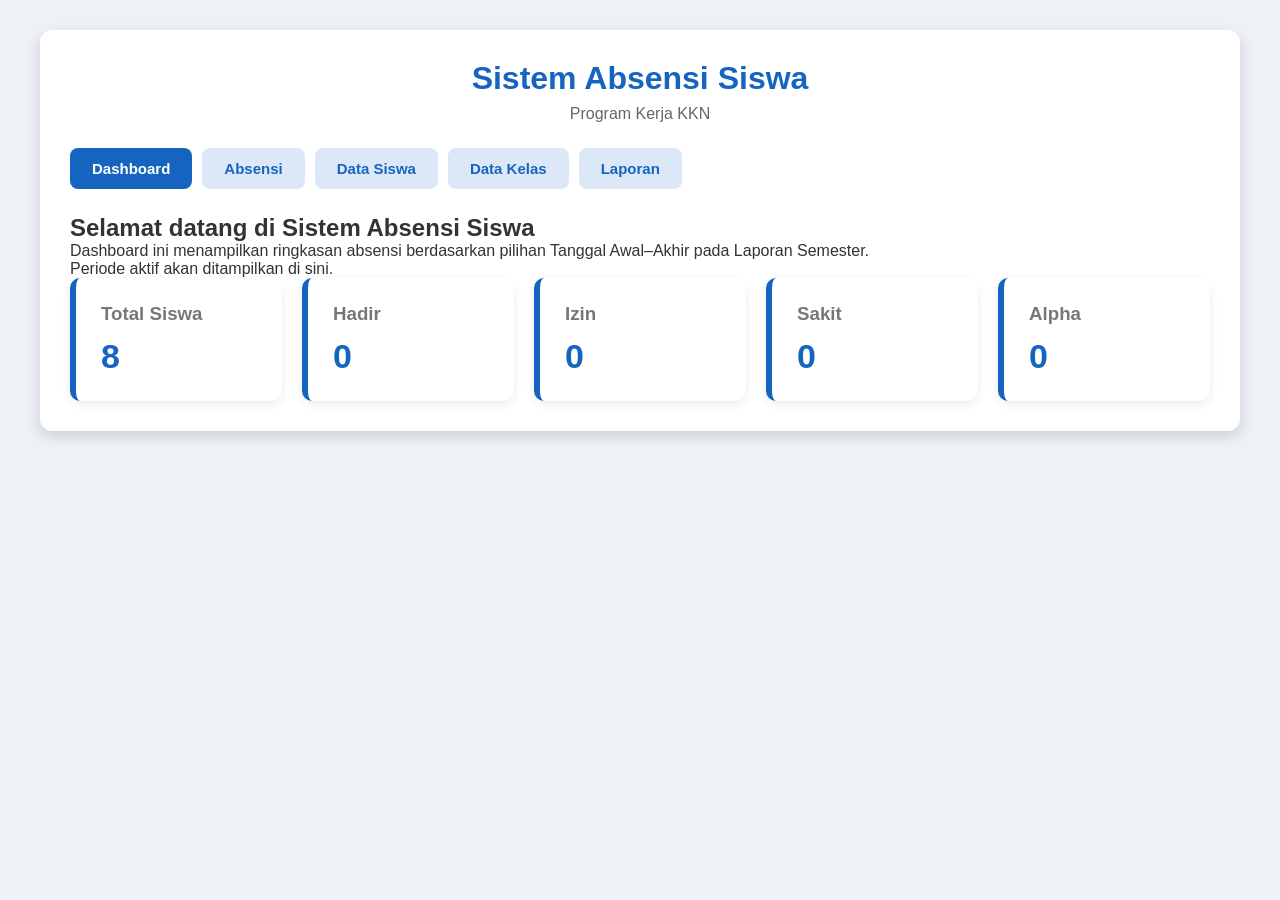
==== index.html @ f631ba0c "Update index.html Perubahan untuk Dashboard." ====
<!DOCTYPE html>
<html lang="id">
<head>
  <meta charset="UTF-8" />
  <meta name="viewport" content="width=device-width, initial-scale=1.0" />
  <title>Sistem Absensi Siswa</title>
  <link rel="stylesheet" href="style.css" />
</head>
<body>
  <div class="container">
    <header>
      <h1>Sistem Absensi Siswa</h1>
      <p>Program Kerja KKN</p>
    </header>

    <nav class="navbar">
      <button class="nav-btn active" data-page="dashboard">Dashboard</button>
      <button class="nav-btn" data-page="attendance">Absensi</button>
      <button class="nav-btn" data-page="students">Data Siswa</button>
      <button class="nav-btn" data-page="classes">Data Kelas</button>
      <button class="nav-btn" data-page="report">Laporan</button>
    </nav>

    <section id="dashboard" class="page">
  <div class="hero-box">
    <h2>Selamat datang di Sistem Absensi Siswa</h2>
    <p id="dashboardMessage">
      Dashboard ini menampilkan ringkasan absensi berdasarkan pilihan Tanggal Awal–Akhir pada Laporan Semester.
    </p>
    <p id="dashboardRangeInfo" class="dashboard-range">
      Periode aktif akan ditampilkan di sini.
    </p>
  </div>

  <div class="card-grid">
    <div class="card">
      <h3>Total Siswa</h3>
      <p id="totalStudents">0</p>
    </div>
    <div class="card">
      <h3>Hadir</h3>
      <p id="presentCount">0</p>
    </div>
    <div class="card">
      <h3>Izin</h3>
      <p id="izinCount">0</p>
    </div>
    <div class="card">
      <h3>Sakit</h3>
      <p id="sakitCount">0</p>
    </div>
    <div class="card">
      <h3>Alpha</h3>
      <p id="alphaCount">0</p>
    </div>
  </div>
</section>

    <section id="attendance" class="page" style="display:none;">
      <div class="info">
        <div class="info-item">
          <label for="tanggal">Tanggal</label>
          <input type="date" id="tanggal" />
        </div>

        <div class="info-item">
          <label for="kelas">Kelas</label>
          <select id="kelas"></select>
        </div>
      </div>

      <div class="table-section">
        <table>
          <thead>
            <tr>
              <th>No</th>
              <th>Nama Siswa</th>
              <th>Status Kehadiran</th>
            </tr>
          </thead>
          <tbody id="attendanceTable"></tbody>
        </table>
      </div>

      <div class="summary-box">
        <h2>Ringkasan Absensi</h2>
        <div class="summary-grid">
          <div class="summary-item">
            <span>Total Siswa</span>
            <strong id="sumTotal">0</strong>
          </div>
          <div class="summary-item">
            <span>Hadir</span>
            <strong id="sumPresent">0</strong>
          </div>
          <div class="summary-item">
            <span>Izin</span>
            <strong id="sumIzin">0</strong>
          </div>
          <div class="summary-item">
            <span>Sakit</span>
            <strong id="sumSakit">0</strong>
          </div>
          <div class="summary-item">
            <span>Alpha</span>
            <strong id="sumAlpha">0</strong>
          </div>
          <div class="summary-item warning">
            <span>Belum Dipilih</span>
            <strong id="sumEmpty">0</strong>
          </div>
        </div>
      </div>

      <div class="buttons">
        <button id="saveAttendanceBtn" disabled>Simpan Absensi</button>
        <button id="resetAttendanceBtn">Reset</button>
      </div>
    </section>

    <section id="students" class="page" style="display:none;">
      <div class="panel">
        <div class="panel-top">
          <div class="info-item">
            <label for="studentClassFilter">Filter Kelas</label>
            <select id="studentClassFilter"></select>
          </div>

          <div class="info-item">
            <label for="studentSearch">Cari Nama</label>
            <input type="text" id="studentSearch" placeholder="Ketik nama siswa..." />
          </div>
        </div>

        <div class="table-section">
          <table>
            <thead>
              <tr>
                <th>No</th>
                <th>Nama Siswa</th>
                <th>Kelas</th>
                <th>Aksi</th>
              </tr>
            </thead>
            <tbody id="studentTable"></tbody>
          </table>
        </div>

        <div class="form-box">
          <h2 id="studentFormTitle">Tambah Siswa</h2>
          <div class="form-grid">
            <div class="info-item">
              <label for="studentName">Nama Siswa</label>
              <input type="text" id="studentName" placeholder="Nama siswa" />
            </div>

            <div class="info-item">
              <label for="studentClass">Kelas</label>
              <select id="studentClass"></select>
            </div>
          </div>

          <div class="buttons">
            <button id="saveStudentBtn">Tambah Siswa</button>
            <button id="cancelEditBtn" class="secondary" style="display:none;">Batal</button>
          </div>
        </div>
      </div>
    </section>

    <section id="classes" class="page" style="display:none;">
      <div class="panel">
        <div class="table-section">
          <table>
            <thead>
              <tr>
                <th>No</th>
                <th>Nama Kelas</th>
                <th>Jumlah Siswa</th>
                <th>Aksi</th>
              </tr>
            </thead>
            <tbody id="classTable"></tbody>
          </table>
        </div>

        <div class="form-box">
          <h2 id="classFormTitle">Tambah Kelas</h2>
          <div class="form-grid">
            <div class="info-item">
              <label for="className">Nama Kelas</label>
              <input type="text" id="className" placeholder="Contoh: VII-C" />
            </div>
          </div>

          <div class="buttons">
            <button id="saveClassBtn">Tambah Kelas</button>
            <button id="cancelEditClassBtn" class="secondary" style="display:none;">Batal</button>
          </div>
        </div>
      </div>
    </section>

    <section id="report" class="page" style="display:none;">
      <div class="panel report-panel">
        <div class="report-header">
          <div>
            <h2>Laporan</h2>
            <p>Pilih mode harian, bulanan, atau semester.</p>
          </div>

          <div class="report-tabs">
            <button id="reportDailyTab" class="report-tab active" data-report-mode="daily">Harian</button>
            <button id="reportMonthlyTab" class="report-tab" data-report-mode="monthly">Bulanan</button>
            <button id="reportSemesterTab" class="report-tab" data-report-mode="semester">Semester</button>
          </div>
        </div>

        <section id="reportDailySection" class="report-section active">
          <div class="report-header-inner">
            <div>
              <h3>Laporan Harian</h3>
              <p id="reportDailyInfo">Pilih tanggal dan kelas untuk melihat rekap absensi.</p>
            </div>

            <div class="buttons report-buttons">
              <button id="reportDailyLoadBtn">Tampilkan</button>
              <button id="reportDailyPrintBtn" class="secondary">Cetak</button>
            </div>
          </div>

          <div class="info report-controls">
            <div class="info-item">
              <label for="reportDate">Tanggal</label>
              <input type="date" id="reportDate" />
            </div>

            <div class="info-item">
              <label for="reportClass">Kelas</label>
              <select id="reportClass"></select>
            </div>
          </div>

          <div class="summary-box">
            <h2>Ringkasan Laporan Harian</h2>
            <div class="summary-grid">
              <div class="summary-item">
                <span>Total Siswa</span>
                <strong id="reportTotal">0</strong>
              </div>
              <div class="summary-item">
                <span>Hadir</span>
                <strong id="reportPresent">0</strong>
              </div>
              <div class="summary-item">
                <span>Izin</span>
                <strong id="reportIzin">0</strong>
              </div>
              <div class="summary-item">
                <span>Sakit</span>
                <strong id="reportSakit">0</strong>
              </div>
              <div class="summary-item">
                <span>Alpha</span>
                <strong id="reportAlpha">0</strong>
              </div>
              <div class="summary-item warning">
                <span>Belum Diisi</span>
                <strong id="reportEmpty">0</strong>
              </div>
            </div>
          </div>

          <div class="table-section" style="margin-top:20px;">
            <table>
              <thead>
                <tr>
                  <th>No</th>
                  <th>Nama Siswa</th>
                  <th>Status</th>
                </tr>
              </thead>
              <tbody id="reportDailyTable"></tbody>
            </table>
          </div>
        </section>

        <section id="reportMonthlySection" class="report-section" style="display:none;">
          <div class="report-header-inner">
            <div>
              <h3>Laporan Bulanan</h3>
              <p id="reportMonthlyInfo">Pilih bulan dan kelas untuk melihat rekap per hari.</p>
            </div>

            <div class="buttons report-buttons">
              <button id="reportMonthlyLoadBtn">Tampilkan</button>
              <button id="reportMonthlyPrintBtn" class="secondary">Cetak</button>
            </div>
          </div>

          <div class="info report-controls">
            <div class="info-item">
              <label for="reportMonth">Bulan</label>
              <input type="month" id="reportMonth" />
            </div>

            <div class="info-item">
              <label for="reportClassMonthly">Kelas</label>
              <select id="reportClassMonthly"></select>
            </div>
          </div>

          <div class="summary-box">
            <h2>Ringkasan Laporan Bulanan</h2>
            <div class="summary-grid">
              <div class="summary-item">
                <span>Total Hari</span>
                <strong id="reportMonthDays">0</strong>
              </div>
              <div class="summary-item">
                <span>Hadir</span>
                <strong id="reportMonthPresent">0</strong>
              </div>
              <div class="summary-item">
                <span>Izin</span>
                <strong id="reportMonthIzin">0</strong>
              </div>
              <div class="summary-item">
                <span>Sakit</span>
                <strong id="reportMonthSakit">0</strong>
              </div>
              <div class="summary-item">
                <span>Alpha</span>
                <strong id="reportMonthAlpha">0</strong>
              </div>
              <div class="summary-item warning">
                <span>Belum Diisi</span>
                <strong id="reportMonthEmpty">0</strong>
              </div>
            </div>
          </div>

          <div class="table-section" style="margin-top:20px;">
            <table>
              <thead>
                <tr>
                  <th>Tanggal</th>
                  <th>Kelas</th>
                  <th>Hadir</th>
                  <th>Izin</th>
                  <th>Sakit</th>
                  <th>Alpha</th>
                  <th>Belum Diisi</th>
                </tr>
              </thead>
              <tbody id="reportMonthlyTable"></tbody>
            </table>
          </div>
        </section>

        <section id="reportSemesterSection" class="report-section" style="display:none;">
          <div class="report-header-inner">
            <div>
              <h3>Laporan Semester</h3>
              <p id="reportSemesterInfo">Pilih rentang tanggal dan kelas untuk melihat rekap per siswa.</p>
            </div>

            <div class="buttons report-buttons">
              <button id="reportSemesterLoadBtn">Tampilkan</button>
              <button id="reportSemesterPrintBtn" class="secondary">Cetak</button>
            </div>
          </div>

          <div class="info report-controls">
            <div class="info-item">
              <label for="reportSemesterStart">Tanggal Mulai</label>
              <input type="date" id="reportSemesterStart" />
            </div>

            <div class="info-item">
              <label for="reportSemesterEnd">Tanggal Akhir</label>
              <input type="date" id="reportSemesterEnd" />
            </div>

            <div class="info-item">
              <label for="reportSemesterClass">Kelas</label>
              <select id="reportSemesterClass"></select>
            </div>
          </div>

          <div class="summary-box">
            <h2>Ringkasan Laporan Semester</h2>
            <div class="summary-grid">
              <div class="summary-item">
                <span>Total Siswa</span>
                <strong id="reportSemesterStudents">0</strong>
              </div>
              <div class="summary-item">
                <span>Total Sesi</span>
                <strong id="reportSemesterSessions">0</strong>
              </div>
              <div class="summary-item">
                <span>Hadir</span>
                <strong id="reportSemesterPresent">0</strong>
              </div>
              <div class="summary-item">
                <span>Izin</span>
                <strong id="reportSemesterIzin">0</strong>
              </div>
              <div class="summary-item">
                <span>Sakit</span>
                <strong id="reportSemesterSakit">0</strong>
              </div>
              <div class="summary-item warning">
                <span>Alpha</span>
                <strong id="reportSemesterAlpha">0</strong>
              </div>
              <div class="summary-item">
                <span>Kehadiran</span>
                <strong id="reportSemesterRate">0%</strong>
              </div>
            </div>
          </div>

          <div class="table-section" style="margin-top:20px;">
            <table>
              <thead>
                <tr>
                  <th>No</th>
                  <th>Nama Siswa</th>
                  <th>Kelas</th>
                  <th>Hadir</th>
                  <th>Izin</th>
                  <th>Sakit</th>
                  <th>Alpha</th>
                  <th>% Kehadiran</th>
                </tr>
              </thead>
              <tbody id="reportSemesterTable"></tbody>
            </table>
          </div>
        </section>
      </div>
    </section>
  </div>

  <script src="js/storage.js"></script>
  <script src="js/class.js"></script>
  <script src="js/dashboard.js"></script>
  <script src="js/attendance.js"></script>
  <script src="js/student.js"></script>
  <script src="js/report.js"></script>
  <script src="js/app.js"></script>
</body>
</html>
---- style.css ----
*{
  margin:0;
  padding:0;
  box-sizing:border-box;
}

body{
  font-family:Arial, Helvetica, sans-serif;
  background:#eef2f7;
  color:#333;
  padding:30px;
}

.container{
  max-width:1200px;
  margin:auto;
  background:#fff;
  padding:30px;
  border-radius:12px;
  box-shadow:0 5px 15px rgba(0,0,0,.15);
}

header{
  text-align:center;
  margin-bottom:25px;
}

header h1{
  color:#1565c0;
  margin-bottom:8px;
}

header p{
  color:#666;
}

.navbar{
  display:flex;
  gap:10px;
  margin-bottom:25px;
  flex-wrap:wrap;
}

.nav-btn{
  border:none;
  cursor:pointer;
  background:#dce8f8;
  color:#1565c0;
  padding:12px 22px;
  border-radius:8px;
  font-weight:bold;
  transition:.25s;
}

.nav-btn:hover{
  background:#c9dcfb;
}

.nav-btn.active{
  background:#1565c0;
  color:white;
}

.nav-btn:disabled{
  opacity:.55;
  cursor:not-allowed;
}

.card-grid{
  display:grid;
  grid-template-columns:repeat(auto-fit,minmax(180px,1fr));
  gap:20px;
}

.card{
  background:white;
  border-left:6px solid #1565c0;
  border-radius:10px;
  padding:25px;
  box-shadow:0 3px 10px rgba(0,0,0,.08);
}

.card h3{
  color:#777;
  margin-bottom:12px;
}

.card p{
  color:#1565c0;
  font-size:34px;
  font-weight:bold;
}

.page{
  animation:fade .25s;
}

@keyframes fade{
  from{opacity:0;transform:translateY(8px);}
  to{opacity:1;transform:translateY(0);}
}

.info{
  display:flex;
  gap:20px;
  flex-wrap:wrap;
  margin-bottom:25px;
}

.info-item{
  flex:1;
  min-width:220px;
}

.info-item label{
  display:block;
  margin-bottom:8px;
  font-weight:bold;
}

.info-item input,
.info-item select{
  width:100%;
  padding:10px;
  border-radius:8px;
  border:1px solid #ccc;
}

.table-section{
  overflow-x:auto;
}

table{
  width:100%;
  border-collapse:collapse;
}

thead{
  background:#1565c0;
  color:white;
}

th, td{
  padding:12px;
  border:1px solid #ddd;
  text-align:center;
  vertical-align:middle;
}

tbody tr:nth-child(even){
  background:#f8f8f8;
}

tbody tr:hover{
  background:#eef6ff;
}

td select{
  width:100%;
  padding:8px;
  border-radius:6px;
  border:1px solid #ccc;
}

.summary-box{
  margin-top:25px;
  background:#f8fbff;
  border:1px solid #d9e7ff;
  border-radius:10px;
  padding:20px;
}

.summary-box h2{
  color:#1565c0;
  margin-bottom:18px;
}

.summary-grid{
  display:grid;
  grid-template-columns:repeat(auto-fit,minmax(180px,1fr));
  gap:15px;
}

.summary-item{
  background:white;
  border-radius:8px;
  padding:15px;
  text-align:center;
  box-shadow:0 2px 8px rgba(0,0,0,.05);
}

.summary-item span{
  display:block;
  color:#666;
  margin-bottom:8px;
}

.summary-item strong{
  font-size:28px;
  color:#1565c0;
}

.summary-item.warning{
  border:2px solid #ff9800;
}

.summary-item.warning strong{
  color:#ff9800;
}

.buttons{
  display:flex;
  justify-content:flex-end;
  gap:15px;
  margin-top:25px;
  flex-wrap:wrap;
}

button{
  border:none;
  border-radius:8px;
  cursor:pointer;
  padding:11px 24px;
  transition:.25s;
  font-size:15px;
}

button.secondary{
  background:#6c757d;
  color:white;
}

button.secondary:hover{
  background:#5a6268;
}

#saveAttendanceBtn,
#saveStudentBtn,
#saveClassBtn,
#reportDailyLoadBtn,
#reportMonthlyLoadBtn,
#reportSemesterLoadBtn{
  background:#1565c0;
  color:white;
}

#saveAttendanceBtn:hover,
#saveStudentBtn:hover,
#saveClassBtn:hover,
#reportDailyLoadBtn:hover,
#reportMonthlyLoadBtn:hover,
#reportSemesterLoadBtn:hover{
  background:#0d47a1;
}

button:disabled{
  background:#bdbdbd !important;
  cursor:not-allowed;
}

#resetAttendanceBtn{
  background:#d32f2f;
  color:white;
}

#resetAttendanceBtn:hover{
  background:#b71c1c;
}

.panel{
  background:#fff;
}

.panel-top{
  display:flex;
  gap:20px;
  flex-wrap:wrap;
  margin-bottom:20px;
}

.form-box{
  margin-top:25px;
  background:#f8fbff;
  border:1px solid #d9e7ff;
  border-radius:10px;
  padding:20px;
}

.form-box h2{
  color:#1565c0;
  margin-bottom:18px;
}

.form-grid{
  display:grid;
  grid-template-columns:repeat(auto-fit,minmax(220px,1fr));
  gap:20px;
}

.action-group{
  display:flex;
  gap:8px;
  justify-content:center;
  flex-wrap:wrap;
}

.action-group button{
  padding:8px 14px;
  font-size:14px;
}

.btn-edit{
  background:#ff9800;
  color:white;
}

.btn-delete{
  background:#d32f2f;
  color:white;
}

.btn-delete:hover{
  background:#b71c1c;
}

.btn-edit:hover{background:#ef8c00;}
.btn-delete:hover{background:#b71c1c;}

.empty-state{
  text-align:center;
  padding:20px;
  color:#777;
}

.report-panel .report-header{
  display:flex;
  justify-content:space-between;
  gap:20px;
  align-items:flex-start;
  flex-wrap:wrap;
  margin-bottom:18px;
}

.report-panel h2,
.report-panel h3{
  color:#1565c0;
  margin-bottom:6px;
}

.report-panel p{
  color:#666;
}

.report-tabs{
  display:flex;
  gap:10px;
  flex-wrap:wrap;
}

.report-tab{
  border:none;
  cursor:pointer;
  background:#dce8f8;
  color:#1565c0;
  padding:12px 18px;
  border-radius:8px;
  font-weight:bold;
  transition:.25s;
}

.report-tab:hover{
  background:#c9dcfb;
}

.report-tab.active{
  background:#1565c0;
  color:#fff;
}

.report-section{
  display:none;
}

.report-section.active{
  display:block;
}

.report-header-inner{
  display:flex;
  justify-content:space-between;
  gap:20px;
  align-items:flex-start;
  flex-wrap:wrap;
}

.report-controls{
  margin-top:20px;
}

.report-buttons{
  margin-top:0;
}

.report-status{
  display:inline-block;
  padding:6px 12px;
  border-radius:999px;
  font-size:13px;
  font-weight:bold;
}

.report-status.present{
  background:#e8f5e9;
  color:#2e7d32;
}

.report-status.izin{
  background:#fff8e1;
  color:#f9a825;
}

.report-status.sakit{
  background:#e3f2fd;
  color:#1565c0;
}

.report-status.alpha{
  background:#ffebee;
  color:#c62828;
}

.report-status.empty{
  background:#eceff1;
  color:#546e7a;
}

.report-note{
  margin-top:10px;
  padding:12px 14px;
  border-left:4px solid #1565c0;
  background:#f5f9ff;
  color:#345;
  border-radius:8px;
}

@media(max-width:768px){
  body{
    padding:15px;
  }

  .container{
    padding:20px;
  }

  .nav-btn{
    flex:1;
  }

  .buttons{
    justify-content:center;
  }

  button{
    width:100%;
  }

  .card p{
    font-size:28px;
  }

  .summary-item strong{
    font-size:24px;
  }
}
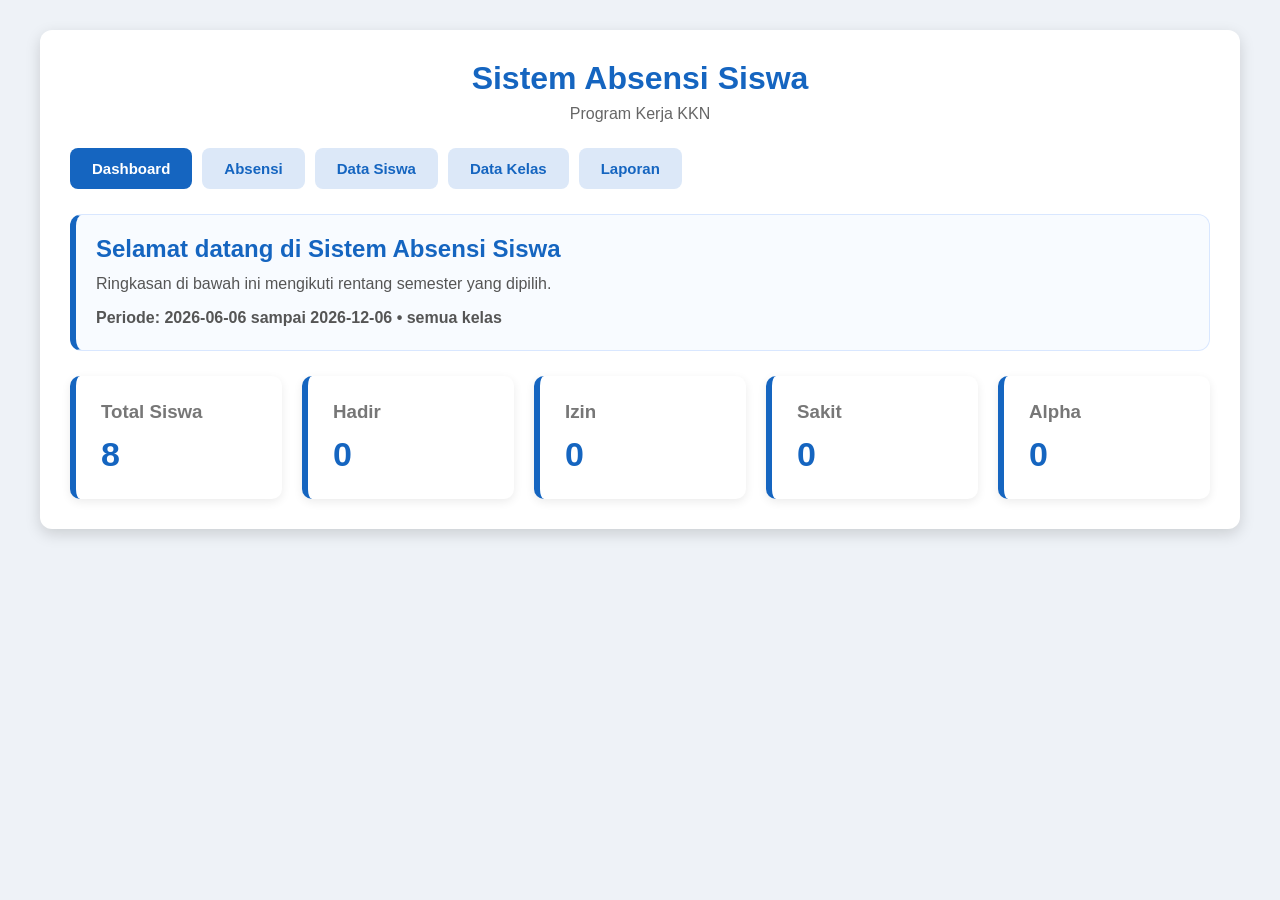
==== commit ece99ba4: "Add files via upload" ====
--- a/index.html
+++ b/index.html
@@ -452,4 +452,4 @@
   <script src="js/report.js"></script>
   <script src="js/app.js"></script>
 </body>
-</html>
+</html>
--- a/style.css
+++ b/style.css
@@ -471,4 +471,29 @@
   .summary-item strong{
     font-size:24px;
   }
+}
+
+.hero-box{
+  background:#f8fbff;
+  border:1px solid #d9e7ff;
+  border-left:6px solid #1565c0;
+  border-radius:12px;
+  padding:20px;
+  margin-bottom:25px;
+}
+
+.hero-box h2{
+  color:#1565c0;
+  margin-bottom:8px;
+}
+
+.hero-box p{
+  color:#555;
+  line-height:1.6;
+}
+
+.dashboard-range{
+  margin-top:8px;
+  font-weight:bold;
+  color:#2b4c7e;
 }
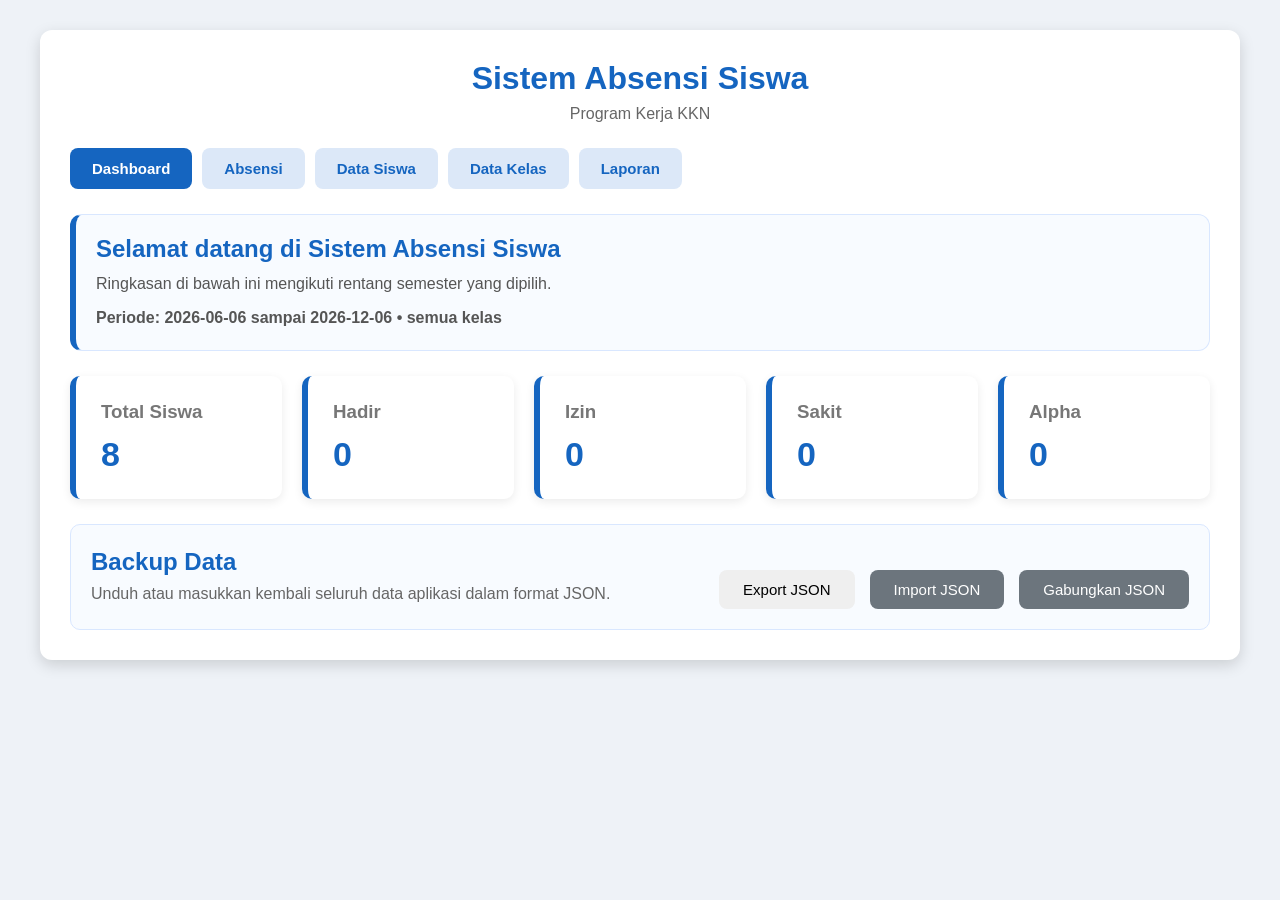
==== commit ee857793: "Add files via upload" ====
--- a/index.html
+++ b/index.html
@@ -52,6 +52,19 @@
     <div class="card">
       <h3>Alpha</h3>
       <p id="alphaCount">0</p>
+    </div>
+  </div>
+  <div class="backup-panel">
+    <div>
+      <h2>Backup Data</h2>
+      <p>Unduh atau masukkan kembali seluruh data aplikasi dalam format JSON.</p>
+    </div>
+  
+    <div class="buttons backup-buttons">
+      <button id="exportJsonBtn">Export JSON</button>
+      <button id="importJsonReplaceBtn" class="secondary">Import JSON</button>
+      <button id="importJsonMergeBtn" class="secondary">Gabungkan JSON</button>
+      <input type="file" id="importJsonInput" accept=".json,application/json" hidden>
     </div>
   </div>
 </section>
@@ -450,6 +463,7 @@
   <script src="js/attendance.js"></script>
   <script src="js/student.js"></script>
   <script src="js/report.js"></script>
+  <script src="js/backup.js"></script>
   <script src="js/app.js"></script>
 </body>
 </html>
--- a/style.css
+++ b/style.css
@@ -496,4 +496,27 @@
   margin-top:8px;
   font-weight:bold;
   color:#2b4c7e;
+}
+
+.backup-panel{
+  margin-top:25px;
+  background:#f8fbff;
+  border:1px solid #d9e7ff;
+  border-radius:10px;
+  padding:20px;
+  display:flex;
+  justify-content:space-between;
+  gap:20px;
+  align-items:center;
+  flex-wrap:wrap;
+}
+
+.backup-panel h2{
+  color:#1565c0;
+  margin-bottom:6px;
+}
+
+.backup-panel p{
+  color:#666;
+  line-height:1.5;
 }
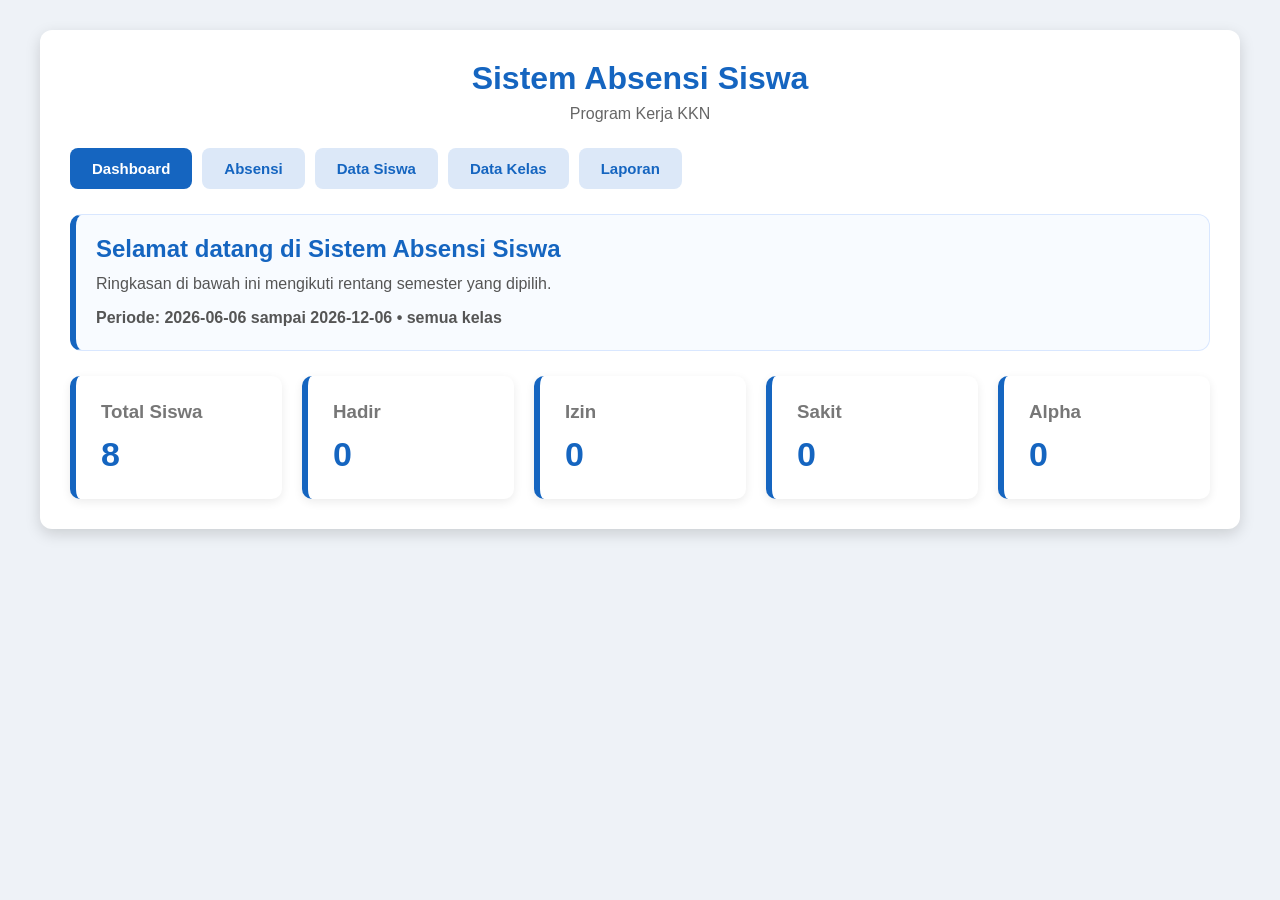
==== commit fea53e3e: "Add files via upload" ====
--- a/index.html
+++ b/index.html
@@ -54,19 +54,6 @@
       <p id="alphaCount">0</p>
     </div>
   </div>
-  <div class="backup-panel">
-    <div>
-      <h2>Backup Data</h2>
-      <p>Unduh atau masukkan kembali seluruh data aplikasi dalam format JSON.</p>
-    </div>
-  
-    <div class="buttons backup-buttons">
-      <button id="exportJsonBtn">Export JSON</button>
-      <button id="importJsonReplaceBtn" class="secondary">Import JSON</button>
-      <button id="importJsonMergeBtn" class="secondary">Gabungkan JSON</button>
-      <input type="file" id="importJsonInput" accept=".json,application/json" hidden>
-    </div>
-  </div>
 </section>
 
     <section id="attendance" class="page" style="display:none;">
@@ -138,7 +125,7 @@
             <label for="studentClassFilter">Filter Kelas</label>
             <select id="studentClassFilter"></select>
           </div>
-
+          
           <div class="info-item">
             <label for="studentSearch">Cari Nama</label>
             <input type="text" id="studentSearch" placeholder="Ketik nama siswa..." />
@@ -174,6 +161,7 @@
           </div>
 
           <div class="buttons">
+            <button id="syncStudentsBtn" class="secondary">Sinkron Siswa</button>
             <button id="saveStudentBtn">Tambah Siswa</button>
             <button id="cancelEditBtn" class="secondary" style="display:none;">Batal</button>
           </div>
@@ -205,8 +193,9 @@
               <input type="text" id="className" placeholder="Contoh: VII-C" />
             </div>
           </div>
-
+                    
           <div class="buttons">
+            <button id="syncClassesBtn" class="secondary">Sinkron Kelas</button>
             <button id="saveClassBtn">Tambah Kelas</button>
             <button id="cancelEditClassBtn" class="secondary" style="display:none;">Batal</button>
           </div>
@@ -223,6 +212,7 @@
           </div>
 
           <div class="report-tabs">
+            <button id="syncAttendanceBtn" class="secondary">Sinkron Absensi</button>
             <button id="reportDailyTab" class="report-tab active" data-report-mode="daily">Harian</button>
             <button id="reportMonthlyTab" class="report-tab" data-report-mode="monthly">Bulanan</button>
             <button id="reportSemesterTab" class="report-tab" data-report-mode="semester">Semester</button>
@@ -463,7 +453,7 @@
   <script src="js/attendance.js"></script>
   <script src="js/student.js"></script>
   <script src="js/report.js"></script>
-  <script src="js/backup.js"></script>
+  <script src="js/sync.js"></script>
   <script src="js/app.js"></script>
 </body>
 </html>
--- a/style.css
+++ b/style.css
@@ -496,27 +496,4 @@
   margin-top:8px;
   font-weight:bold;
   color:#2b4c7e;
-}
-
-.backup-panel{
-  margin-top:25px;
-  background:#f8fbff;
-  border:1px solid #d9e7ff;
-  border-radius:10px;
-  padding:20px;
-  display:flex;
-  justify-content:space-between;
-  gap:20px;
-  align-items:center;
-  flex-wrap:wrap;
-}
-
-.backup-panel h2{
-  color:#1565c0;
-  margin-bottom:6px;
-}
-
-.backup-panel p{
-  color:#666;
-  line-height:1.5;
 }
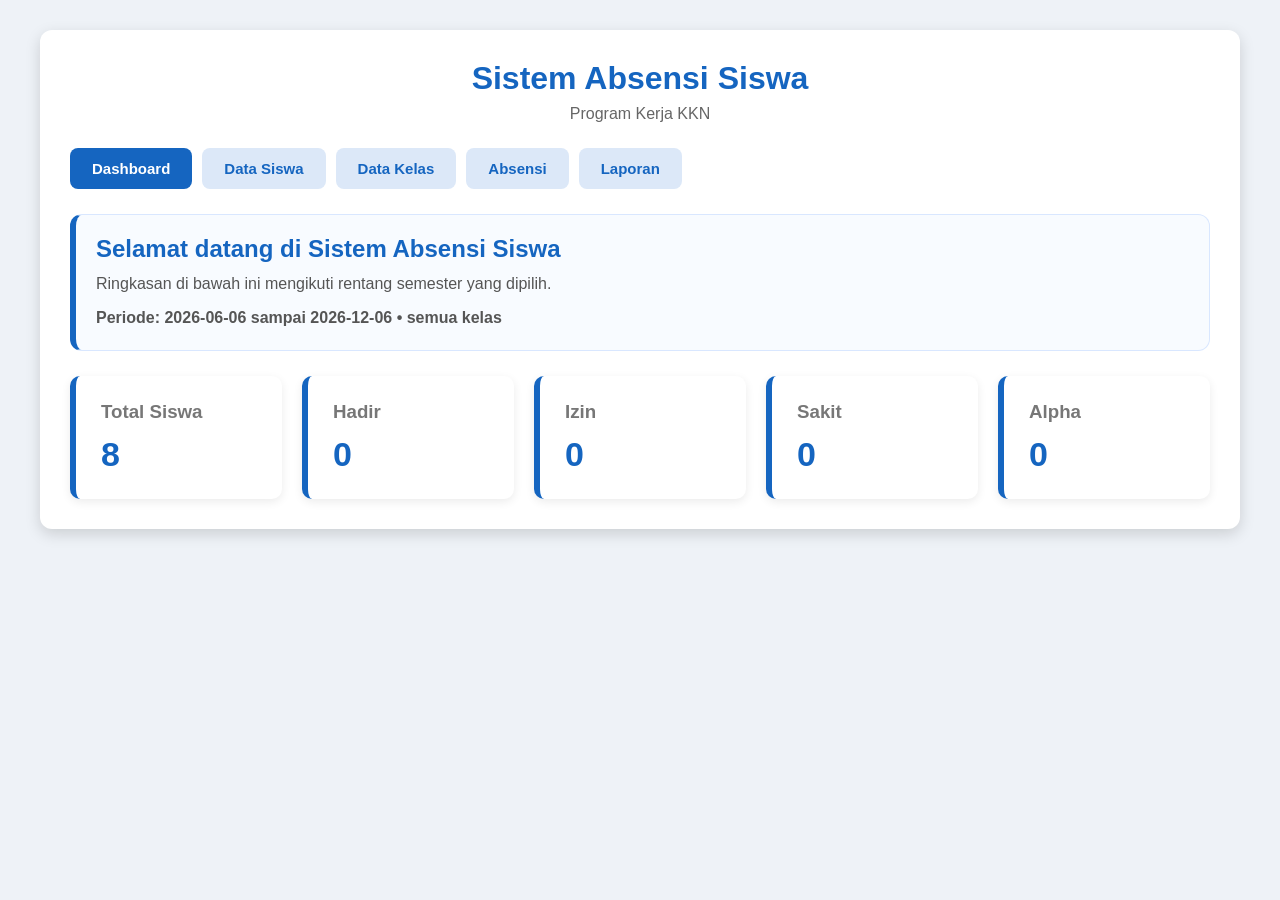
==== commit 139b362e: "Add files via upload" ====
--- a/index.html
+++ b/index.html
@@ -15,9 +15,9 @@
 
     <nav class="navbar">
       <button class="nav-btn active" data-page="dashboard">Dashboard</button>
-      <button class="nav-btn" data-page="attendance">Absensi</button>
       <button class="nav-btn" data-page="students">Data Siswa</button>
       <button class="nav-btn" data-page="classes">Data Kelas</button>
+      <button class="nav-btn" data-page="attendance">Absensi</button>
       <button class="nav-btn" data-page="report">Laporan</button>
     </nav>
 
@@ -56,68 +56,6 @@
   </div>
 </section>
 
-    <section id="attendance" class="page" style="display:none;">
-      <div class="info">
-        <div class="info-item">
-          <label for="tanggal">Tanggal</label>
-          <input type="date" id="tanggal" />
-        </div>
-
-        <div class="info-item">
-          <label for="kelas">Kelas</label>
-          <select id="kelas"></select>
-        </div>
-      </div>
-
-      <div class="table-section">
-        <table>
-          <thead>
-            <tr>
-              <th>No</th>
-              <th>Nama Siswa</th>
-              <th>Status Kehadiran</th>
-            </tr>
-          </thead>
-          <tbody id="attendanceTable"></tbody>
-        </table>
-      </div>
-
-      <div class="summary-box">
-        <h2>Ringkasan Absensi</h2>
-        <div class="summary-grid">
-          <div class="summary-item">
-            <span>Total Siswa</span>
-            <strong id="sumTotal">0</strong>
-          </div>
-          <div class="summary-item">
-            <span>Hadir</span>
-            <strong id="sumPresent">0</strong>
-          </div>
-          <div class="summary-item">
-            <span>Izin</span>
-            <strong id="sumIzin">0</strong>
-          </div>
-          <div class="summary-item">
-            <span>Sakit</span>
-            <strong id="sumSakit">0</strong>
-          </div>
-          <div class="summary-item">
-            <span>Alpha</span>
-            <strong id="sumAlpha">0</strong>
-          </div>
-          <div class="summary-item warning">
-            <span>Belum Dipilih</span>
-            <strong id="sumEmpty">0</strong>
-          </div>
-        </div>
-      </div>
-
-      <div class="buttons">
-        <button id="saveAttendanceBtn" disabled>Simpan Absensi</button>
-        <button id="resetAttendanceBtn">Reset</button>
-      </div>
-    </section>
-
     <section id="students" class="page" style="display:none;">
       <div class="panel">
         <div class="panel-top">
@@ -200,6 +138,68 @@
             <button id="cancelEditClassBtn" class="secondary" style="display:none;">Batal</button>
           </div>
         </div>
+      </div>
+    </section>
+
+    <section id="attendance" class="page" style="display:none;">
+      <div class="info">
+        <div class="info-item">
+          <label for="tanggal">Tanggal</label>
+          <input type="date" id="tanggal" />
+        </div>
+
+        <div class="info-item">
+          <label for="kelas">Kelas</label>
+          <select id="kelas"></select>
+        </div>
+      </div>
+
+      <div class="table-section">
+        <table>
+          <thead>
+            <tr>
+              <th>No</th>
+              <th>Nama Siswa</th>
+              <th>Status Kehadiran</th>
+            </tr>
+          </thead>
+          <tbody id="attendanceTable"></tbody>
+        </table>
+      </div>
+
+      <div class="summary-box">
+        <h2>Ringkasan Absensi</h2>
+        <div class="summary-grid">
+          <div class="summary-item">
+            <span>Total Siswa</span>
+            <strong id="sumTotal">0</strong>
+          </div>
+          <div class="summary-item">
+            <span>Hadir</span>
+            <strong id="sumPresent">0</strong>
+          </div>
+          <div class="summary-item">
+            <span>Izin</span>
+            <strong id="sumIzin">0</strong>
+          </div>
+          <div class="summary-item">
+            <span>Sakit</span>
+            <strong id="sumSakit">0</strong>
+          </div>
+          <div class="summary-item">
+            <span>Alpha</span>
+            <strong id="sumAlpha">0</strong>
+          </div>
+          <div class="summary-item warning">
+            <span>Belum Dipilih</span>
+            <strong id="sumEmpty">0</strong>
+          </div>
+        </div>
+      </div>
+
+      <div class="buttons">
+        <button id="saveAttendanceBtn" disabled>Simpan Absensi</button>
+        <button id="resetAttendanceBtn">Reset</button>
       </div>
     </section>
 
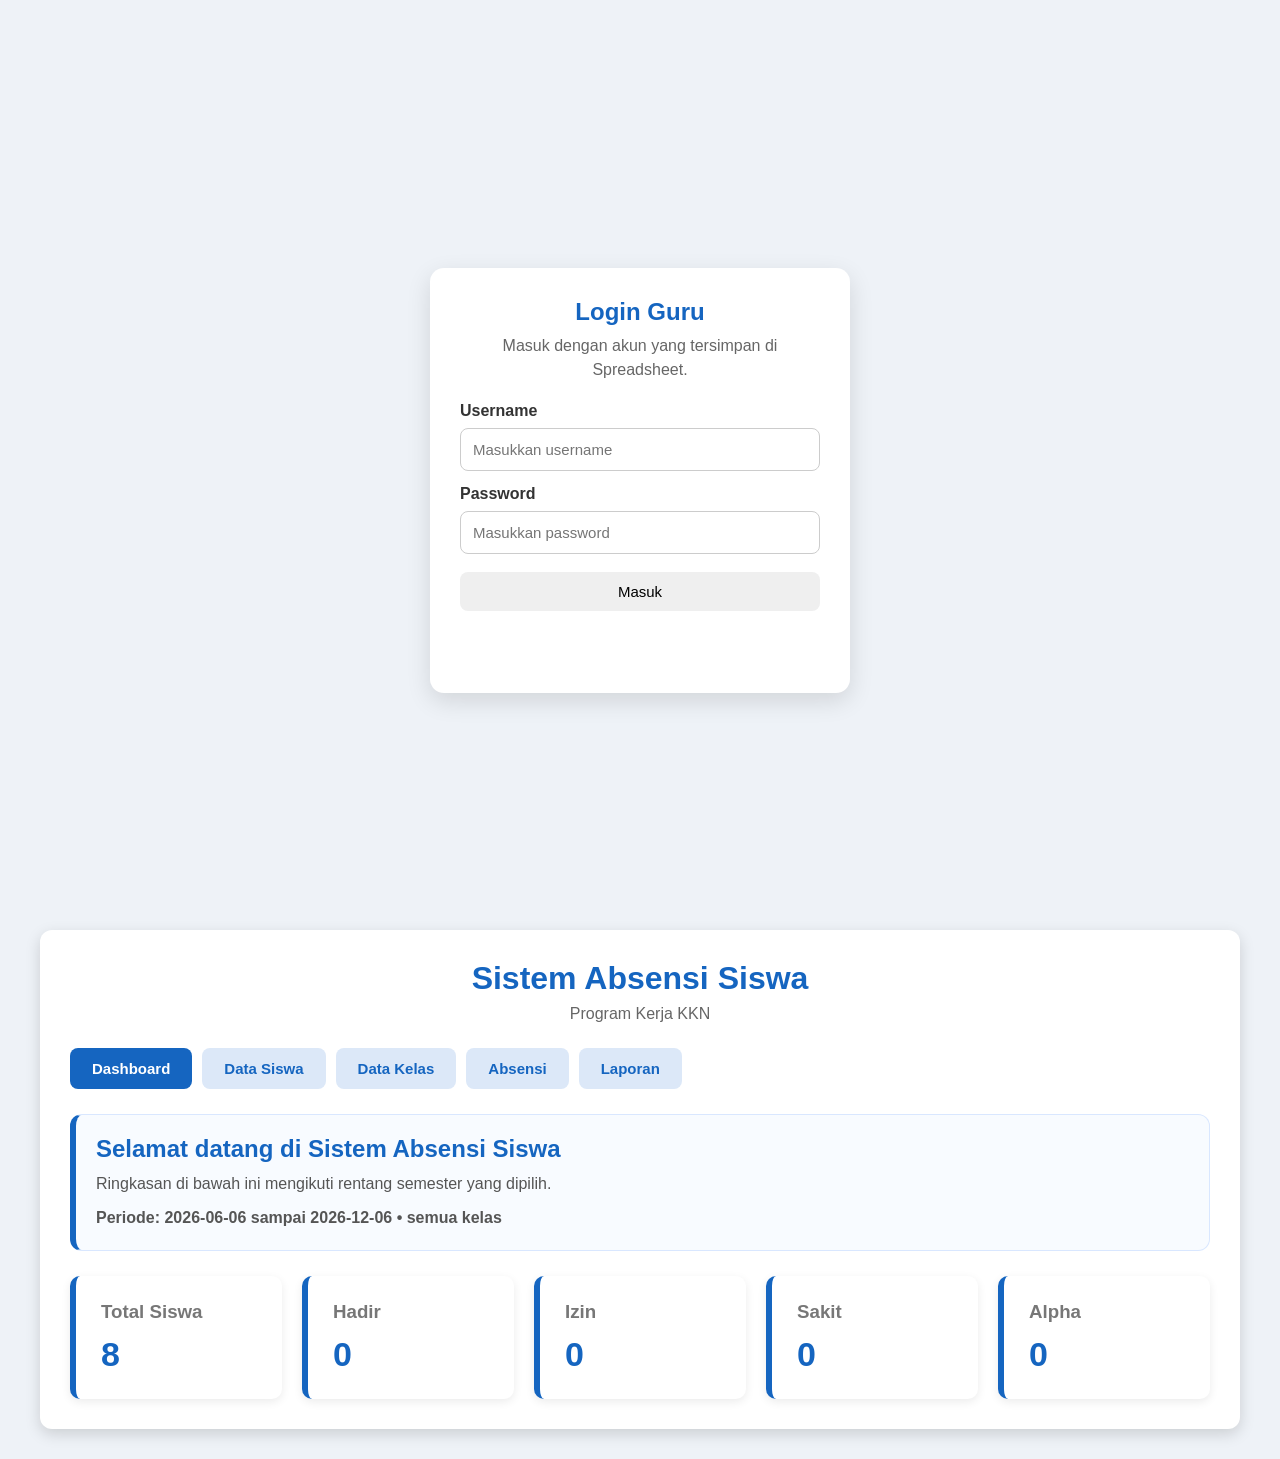
==== commit cb44838d: "Add files via upload" ====
--- a/index.html
+++ b/index.html
@@ -7,6 +7,25 @@
   <link rel="stylesheet" href="style.css" />
 </head>
 <body>
+
+  <section id="loginPage" class="login-page">
+    <form id="loginForm" class="login-card" method="POST">
+      <h1>Login Guru</h1>
+      <p>Masuk dengan akun yang tersimpan di Spreadsheet.</p>
+
+      <input type="hidden" name="action" value="login">
+
+      <label for="loginUsername">Username</label>
+      <input type="text" id="loginUsername" name="username" placeholder="Masukkan username" required>
+
+      <label for="loginPassword">Password</label>
+      <input type="password" id="loginPassword" name="password" placeholder="Masukkan password" required>
+
+      <button type="submit" id="loginBtn">Masuk</button>
+      <p id="loginError" class="login-error"></p>
+    </form>
+  </section>
+
   <div class="container">
     <header>
       <h1>Sistem Absensi Siswa</h1>
@@ -453,7 +472,9 @@
   <script src="js/attendance.js"></script>
   <script src="js/student.js"></script>
   <script src="js/report.js"></script>
+  <script src="js/backup.js"></script>
   <script src="js/sync.js"></script>
+  <script src="js/auth.js"></script>
   <script src="js/app.js"></script>
 </body>
 </html>
--- a/style.css
+++ b/style.css
@@ -496,4 +496,68 @@
   margin-top:8px;
   font-weight:bold;
   color:#2b4c7e;
+}
+
+.login-page{
+  min-height:100vh;
+  display:flex;
+  align-items:center;
+  justify-content:center;
+  background:#eef2f7;
+  padding:20px;
+}
+
+.login-card{
+  width:100%;
+  max-width:420px;
+  background:#fff;
+  border-radius:14px;
+  box-shadow:0 8px 24px rgba(0,0,0,.12);
+  padding:30px;
+}
+
+.login-card h1{
+  color:#1565c0;
+  margin-bottom:8px;
+  text-align:center;
+}
+
+.login-card p{
+  color:#666;
+  text-align:center;
+  margin-bottom:20px;
+  line-height:1.5;
+}
+
+.login-card label{
+  display:block;
+  margin:14px 0 8px;
+  font-weight:bold;
+}
+
+.login-card input{
+  width:100%;
+  padding:12px;
+  border:1px solid #ccc;
+  border-radius:8px;
+  font-size:15px;
+}
+
+.login-card button{
+  width:100%;
+  margin-top:18px;
+}
+
+.login-error{
+  margin-top:12px;
+  color:#d32f2f;
+  text-align:center;
+  min-height:20px;
+}
+
+.header-row{
+  display:flex;
+  justify-content:space-between;
+  align-items:center;
+  gap:16px;
 }
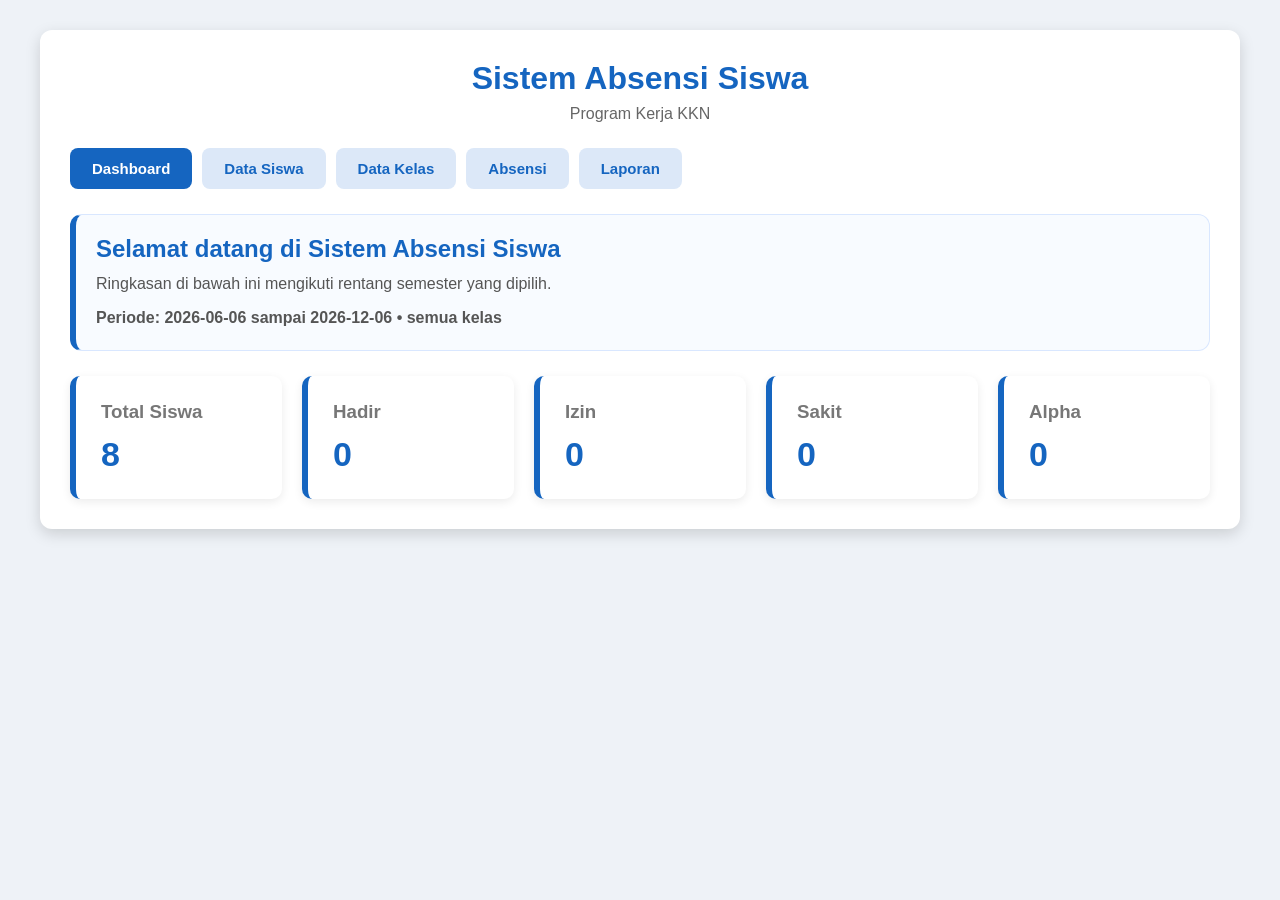
==== commit 5cd79ea7: "Add files via upload" ====
--- a/index.html
+++ b/index.html
@@ -7,25 +7,6 @@
   <link rel="stylesheet" href="style.css" />
 </head>
 <body>
-
-  <section id="loginPage" class="login-page">
-    <form id="loginForm" class="login-card" method="POST">
-      <h1>Login Guru</h1>
-      <p>Masuk dengan akun yang tersimpan di Spreadsheet.</p>
-
-      <input type="hidden" name="action" value="login">
-
-      <label for="loginUsername">Username</label>
-      <input type="text" id="loginUsername" name="username" placeholder="Masukkan username" required>
-
-      <label for="loginPassword">Password</label>
-      <input type="password" id="loginPassword" name="password" placeholder="Masukkan password" required>
-
-      <button type="submit" id="loginBtn">Masuk</button>
-      <p id="loginError" class="login-error"></p>
-    </form>
-  </section>
-
   <div class="container">
     <header>
       <h1>Sistem Absensi Siswa</h1>
@@ -472,9 +453,7 @@
   <script src="js/attendance.js"></script>
   <script src="js/student.js"></script>
   <script src="js/report.js"></script>
-  <script src="js/backup.js"></script>
   <script src="js/sync.js"></script>
-  <script src="js/auth.js"></script>
   <script src="js/app.js"></script>
 </body>
 </html>
--- a/style.css
+++ b/style.css
@@ -496,68 +496,4 @@
   margin-top:8px;
   font-weight:bold;
   color:#2b4c7e;
-}
-
-.login-page{
-  min-height:100vh;
-  display:flex;
-  align-items:center;
-  justify-content:center;
-  background:#eef2f7;
-  padding:20px;
-}
-
-.login-card{
-  width:100%;
-  max-width:420px;
-  background:#fff;
-  border-radius:14px;
-  box-shadow:0 8px 24px rgba(0,0,0,.12);
-  padding:30px;
-}
-
-.login-card h1{
-  color:#1565c0;
-  margin-bottom:8px;
-  text-align:center;
-}
-
-.login-card p{
-  color:#666;
-  text-align:center;
-  margin-bottom:20px;
-  line-height:1.5;
-}
-
-.login-card label{
-  display:block;
-  margin:14px 0 8px;
-  font-weight:bold;
-}
-
-.login-card input{
-  width:100%;
-  padding:12px;
-  border:1px solid #ccc;
-  border-radius:8px;
-  font-size:15px;
-}
-
-.login-card button{
-  width:100%;
-  margin-top:18px;
-}
-
-.login-error{
-  margin-top:12px;
-  color:#d32f2f;
-  text-align:center;
-  min-height:20px;
-}
-
-.header-row{
-  display:flex;
-  justify-content:space-between;
-  align-items:center;
-  gap:16px;
 }
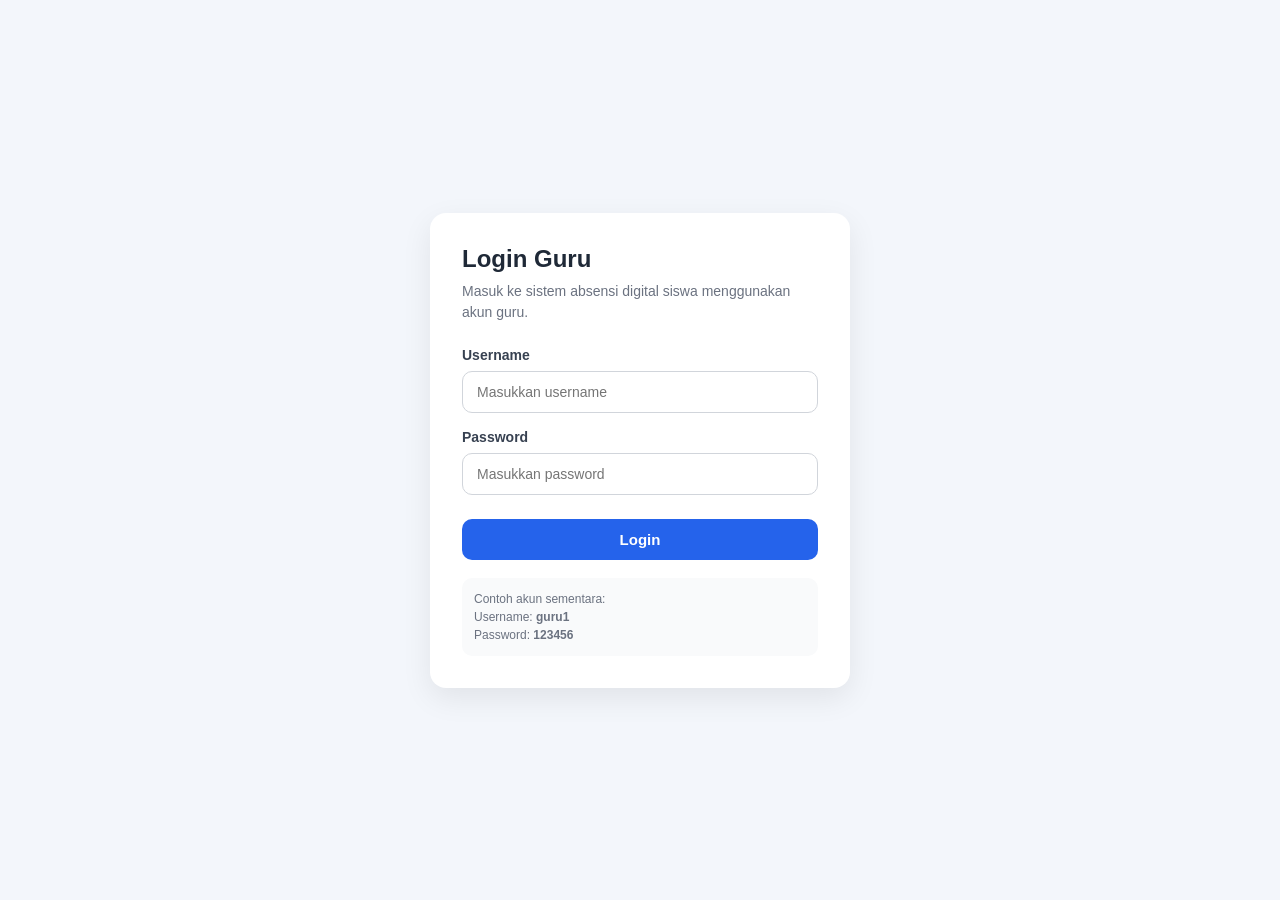
==== commit 0ea4d319: "Add files via upload" ====
--- a/index.html
+++ b/index.html
@@ -3,457 +3,141 @@
 <head>
   <meta charset="UTF-8" />
   <meta name="viewport" content="width=device-width, initial-scale=1.0" />
-  <title>Sistem Absensi Siswa</title>
-  <link rel="stylesheet" href="style.css" />
+  <title>Login Guru | Sistem Absensi Digital Siswa</title>
+  <style>
+    * {
+      box-sizing: border-box;
+      margin: 0;
+      padding: 0;
+      font-family: Arial, sans-serif;
+    }
+
+    body {
+      min-height: 100vh;
+      display: flex;
+      align-items: center;
+      justify-content: center;
+      background: #f3f6fb;
+      padding: 20px;
+    }
+
+    .login-container {
+      width: 100%;
+      max-width: 420px;
+      background: #ffffff;
+      border-radius: 16px;
+      box-shadow: 0 10px 30px rgba(0, 0, 0, 0.08);
+      padding: 32px;
+    }
+
+    .login-container h1 {
+      font-size: 24px;
+      margin-bottom: 8px;
+      color: #1f2937;
+    }
+
+    .login-container p {
+      font-size: 14px;
+      color: #6b7280;
+      margin-bottom: 24px;
+      line-height: 1.5;
+    }
+
+    .form-group {
+      margin-bottom: 16px;
+    }
+
+    label {
+      display: block;
+      margin-bottom: 8px;
+      font-size: 14px;
+      color: #374151;
+      font-weight: 600;
+    }
+
+    input {
+      width: 100%;
+      padding: 12px 14px;
+      border: 1px solid #d1d5db;
+      border-radius: 10px;
+      font-size: 14px;
+      outline: none;
+    }
+
+    input:focus {
+      border-color: #2563eb;
+      box-shadow: 0 0 0 3px rgba(37, 99, 235, 0.12);
+    }
+
+    .btn-login {
+      width: 100%;
+      padding: 12px;
+      background: #2563eb;
+      color: white;
+      border: none;
+      border-radius: 10px;
+      font-size: 15px;
+      font-weight: 700;
+      cursor: pointer;
+      margin-top: 8px;
+    }
+
+    .btn-login:hover {
+      background: #1d4ed8;
+    }
+
+    .message {
+      margin-top: 16px;
+      font-size: 14px;
+      text-align: center;
+    }
+
+    .message.error {
+      color: #dc2626;
+    }
+
+    .message.success {
+      color: #16a34a;
+    }
+
+    .note {
+      margin-top: 18px;
+      font-size: 12px;
+      color: #6b7280;
+      line-height: 1.5;
+      background: #f9fafb;
+      padding: 12px;
+      border-radius: 10px;
+    }
+  </style>
 </head>
 <body>
-  <div class="container">
-    <header>
-      <h1>Sistem Absensi Siswa</h1>
-      <p>Program Kerja KKN</p>
-    </header>
+  <div class="login-container">
+    <h1>Login Guru</h1>
+    <p>Masuk ke sistem absensi digital siswa menggunakan akun guru.</p>
 
-    <nav class="navbar">
-      <button class="nav-btn active" data-page="dashboard">Dashboard</button>
-      <button class="nav-btn" data-page="students">Data Siswa</button>
-      <button class="nav-btn" data-page="classes">Data Kelas</button>
-      <button class="nav-btn" data-page="attendance">Absensi</button>
-      <button class="nav-btn" data-page="report">Laporan</button>
-    </nav>
+    <form id="loginForm">
+      <div class="form-group">
+        <label for="username">Username</label>
+        <input type="text" id="username" name="username" placeholder="Masukkan username" required />
+      </div>
 
-    <section id="dashboard" class="page">
-  <div class="hero-box">
-    <h2>Selamat datang di Sistem Absensi Siswa</h2>
-    <p id="dashboardMessage">
-      Dashboard ini menampilkan ringkasan absensi berdasarkan pilihan Tanggal Awal–Akhir pada Laporan Semester.
-    </p>
-    <p id="dashboardRangeInfo" class="dashboard-range">
-      Periode aktif akan ditampilkan di sini.
-    </p>
+      <div class="form-group">
+        <label for="password">Password</label>
+        <input type="password" id="password" name="password" placeholder="Masukkan password" required />
+      </div>
+
+      <button type="submit" class="btn-login">Login</button>
+      <div id="message" class="message"></div>
+    </form>
+
+    <div class="note">
+      Contoh akun sementara:<br />
+      Username: <strong>guru1</strong><br />
+      Password: <strong>123456</strong>
+    </div>
   </div>
 
-  <div class="card-grid">
-    <div class="card">
-      <h3>Total Siswa</h3>
-      <p id="totalStudents">0</p>
-    </div>
-    <div class="card">
-      <h3>Hadir</h3>
-      <p id="presentCount">0</p>
-    </div>
-    <div class="card">
-      <h3>Izin</h3>
-      <p id="izinCount">0</p>
-    </div>
-    <div class="card">
-      <h3>Sakit</h3>
-      <p id="sakitCount">0</p>
-    </div>
-    <div class="card">
-      <h3>Alpha</h3>
-      <p id="alphaCount">0</p>
-    </div>
-  </div>
-</section>
-
-    <section id="students" class="page" style="display:none;">
-      <div class="panel">
-        <div class="panel-top">
-          <div class="info-item">
-            <label for="studentClassFilter">Filter Kelas</label>
-            <select id="studentClassFilter"></select>
-          </div>
-          
-          <div class="info-item">
-            <label for="studentSearch">Cari Nama</label>
-            <input type="text" id="studentSearch" placeholder="Ketik nama siswa..." />
-          </div>
-        </div>
-
-        <div class="table-section">
-          <table>
-            <thead>
-              <tr>
-                <th>No</th>
-                <th>Nama Siswa</th>
-                <th>Kelas</th>
-                <th>Aksi</th>
-              </tr>
-            </thead>
-            <tbody id="studentTable"></tbody>
-          </table>
-        </div>
-
-        <div class="form-box">
-          <h2 id="studentFormTitle">Tambah Siswa</h2>
-          <div class="form-grid">
-            <div class="info-item">
-              <label for="studentName">Nama Siswa</label>
-              <input type="text" id="studentName" placeholder="Nama siswa" />
-            </div>
-
-            <div class="info-item">
-              <label for="studentClass">Kelas</label>
-              <select id="studentClass"></select>
-            </div>
-          </div>
-
-          <div class="buttons">
-            <button id="syncStudentsBtn" class="secondary">Sinkron Siswa</button>
-            <button id="saveStudentBtn">Tambah Siswa</button>
-            <button id="cancelEditBtn" class="secondary" style="display:none;">Batal</button>
-          </div>
-        </div>
-      </div>
-    </section>
-
-    <section id="classes" class="page" style="display:none;">
-      <div class="panel">
-        <div class="table-section">
-          <table>
-            <thead>
-              <tr>
-                <th>No</th>
-                <th>Nama Kelas</th>
-                <th>Jumlah Siswa</th>
-                <th>Aksi</th>
-              </tr>
-            </thead>
-            <tbody id="classTable"></tbody>
-          </table>
-        </div>
-
-        <div class="form-box">
-          <h2 id="classFormTitle">Tambah Kelas</h2>
-          <div class="form-grid">
-            <div class="info-item">
-              <label for="className">Nama Kelas</label>
-              <input type="text" id="className" placeholder="Contoh: VII-C" />
-            </div>
-          </div>
-                    
-          <div class="buttons">
-            <button id="syncClassesBtn" class="secondary">Sinkron Kelas</button>
-            <button id="saveClassBtn">Tambah Kelas</button>
-            <button id="cancelEditClassBtn" class="secondary" style="display:none;">Batal</button>
-          </div>
-        </div>
-      </div>
-    </section>
-
-    <section id="attendance" class="page" style="display:none;">
-      <div class="info">
-        <div class="info-item">
-          <label for="tanggal">Tanggal</label>
-          <input type="date" id="tanggal" />
-        </div>
-
-        <div class="info-item">
-          <label for="kelas">Kelas</label>
-          <select id="kelas"></select>
-        </div>
-      </div>
-
-      <div class="table-section">
-        <table>
-          <thead>
-            <tr>
-              <th>No</th>
-              <th>Nama Siswa</th>
-              <th>Status Kehadiran</th>
-            </tr>
-          </thead>
-          <tbody id="attendanceTable"></tbody>
-        </table>
-      </div>
-
-      <div class="summary-box">
-        <h2>Ringkasan Absensi</h2>
-        <div class="summary-grid">
-          <div class="summary-item">
-            <span>Total Siswa</span>
-            <strong id="sumTotal">0</strong>
-          </div>
-          <div class="summary-item">
-            <span>Hadir</span>
-            <strong id="sumPresent">0</strong>
-          </div>
-          <div class="summary-item">
-            <span>Izin</span>
-            <strong id="sumIzin">0</strong>
-          </div>
-          <div class="summary-item">
-            <span>Sakit</span>
-            <strong id="sumSakit">0</strong>
-          </div>
-          <div class="summary-item">
-            <span>Alpha</span>
-            <strong id="sumAlpha">0</strong>
-          </div>
-          <div class="summary-item warning">
-            <span>Belum Dipilih</span>
-            <strong id="sumEmpty">0</strong>
-          </div>
-        </div>
-      </div>
-
-      <div class="buttons">
-        <button id="saveAttendanceBtn" disabled>Simpan Absensi</button>
-        <button id="resetAttendanceBtn">Reset</button>
-      </div>
-    </section>
-
-    <section id="report" class="page" style="display:none;">
-      <div class="panel report-panel">
-        <div class="report-header">
-          <div>
-            <h2>Laporan</h2>
-            <p>Pilih mode harian, bulanan, atau semester.</p>
-          </div>
-
-          <div class="report-tabs">
-            <button id="syncAttendanceBtn" class="secondary">Sinkron Absensi</button>
-            <button id="reportDailyTab" class="report-tab active" data-report-mode="daily">Harian</button>
-            <button id="reportMonthlyTab" class="report-tab" data-report-mode="monthly">Bulanan</button>
-            <button id="reportSemesterTab" class="report-tab" data-report-mode="semester">Semester</button>
-          </div>
-        </div>
-
-        <section id="reportDailySection" class="report-section active">
-          <div class="report-header-inner">
-            <div>
-              <h3>Laporan Harian</h3>
-              <p id="reportDailyInfo">Pilih tanggal dan kelas untuk melihat rekap absensi.</p>
-            </div>
-
-            <div class="buttons report-buttons">
-              <button id="reportDailyLoadBtn">Tampilkan</button>
-              <button id="reportDailyPrintBtn" class="secondary">Cetak</button>
-            </div>
-          </div>
-
-          <div class="info report-controls">
-            <div class="info-item">
-              <label for="reportDate">Tanggal</label>
-              <input type="date" id="reportDate" />
-            </div>
-
-            <div class="info-item">
-              <label for="reportClass">Kelas</label>
-              <select id="reportClass"></select>
-            </div>
-          </div>
-
-          <div class="summary-box">
-            <h2>Ringkasan Laporan Harian</h2>
-            <div class="summary-grid">
-              <div class="summary-item">
-                <span>Total Siswa</span>
-                <strong id="reportTotal">0</strong>
-              </div>
-              <div class="summary-item">
-                <span>Hadir</span>
-                <strong id="reportPresent">0</strong>
-              </div>
-              <div class="summary-item">
-                <span>Izin</span>
-                <strong id="reportIzin">0</strong>
-              </div>
-              <div class="summary-item">
-                <span>Sakit</span>
-                <strong id="reportSakit">0</strong>
-              </div>
-              <div class="summary-item">
-                <span>Alpha</span>
-                <strong id="reportAlpha">0</strong>
-              </div>
-              <div class="summary-item warning">
-                <span>Belum Diisi</span>
-                <strong id="reportEmpty">0</strong>
-              </div>
-            </div>
-          </div>
-
-          <div class="table-section" style="margin-top:20px;">
-            <table>
-              <thead>
-                <tr>
-                  <th>No</th>
-                  <th>Nama Siswa</th>
-                  <th>Status</th>
-                </tr>
-              </thead>
-              <tbody id="reportDailyTable"></tbody>
-            </table>
-          </div>
-        </section>
-
-        <section id="reportMonthlySection" class="report-section" style="display:none;">
-          <div class="report-header-inner">
-            <div>
-              <h3>Laporan Bulanan</h3>
-              <p id="reportMonthlyInfo">Pilih bulan dan kelas untuk melihat rekap per hari.</p>
-            </div>
-
-            <div class="buttons report-buttons">
-              <button id="reportMonthlyLoadBtn">Tampilkan</button>
-              <button id="reportMonthlyPrintBtn" class="secondary">Cetak</button>
-            </div>
-          </div>
-
-          <div class="info report-controls">
-            <div class="info-item">
-              <label for="reportMonth">Bulan</label>
-              <input type="month" id="reportMonth" />
-            </div>
-
-            <div class="info-item">
-              <label for="reportClassMonthly">Kelas</label>
-              <select id="reportClassMonthly"></select>
-            </div>
-          </div>
-
-          <div class="summary-box">
-            <h2>Ringkasan Laporan Bulanan</h2>
-            <div class="summary-grid">
-              <div class="summary-item">
-                <span>Total Hari</span>
-                <strong id="reportMonthDays">0</strong>
-              </div>
-              <div class="summary-item">
-                <span>Hadir</span>
-                <strong id="reportMonthPresent">0</strong>
-              </div>
-              <div class="summary-item">
-                <span>Izin</span>
-                <strong id="reportMonthIzin">0</strong>
-              </div>
-              <div class="summary-item">
-                <span>Sakit</span>
-                <strong id="reportMonthSakit">0</strong>
-              </div>
-              <div class="summary-item">
-                <span>Alpha</span>
-                <strong id="reportMonthAlpha">0</strong>
-              </div>
-              <div class="summary-item warning">
-                <span>Belum Diisi</span>
-                <strong id="reportMonthEmpty">0</strong>
-              </div>
-            </div>
-          </div>
-
-          <div class="table-section" style="margin-top:20px;">
-            <table>
-              <thead>
-                <tr>
-                  <th>Tanggal</th>
-                  <th>Kelas</th>
-                  <th>Hadir</th>
-                  <th>Izin</th>
-                  <th>Sakit</th>
-                  <th>Alpha</th>
-                  <th>Belum Diisi</th>
-                </tr>
-              </thead>
-              <tbody id="reportMonthlyTable"></tbody>
-            </table>
-          </div>
-        </section>
-
-        <section id="reportSemesterSection" class="report-section" style="display:none;">
-          <div class="report-header-inner">
-            <div>
-              <h3>Laporan Semester</h3>
-              <p id="reportSemesterInfo">Pilih rentang tanggal dan kelas untuk melihat rekap per siswa.</p>
-            </div>
-
-            <div class="buttons report-buttons">
-              <button id="reportSemesterLoadBtn">Tampilkan</button>
-              <button id="reportSemesterPrintBtn" class="secondary">Cetak</button>
-            </div>
-          </div>
-
-          <div class="info report-controls">
-            <div class="info-item">
-              <label for="reportSemesterStart">Tanggal Mulai</label>
-              <input type="date" id="reportSemesterStart" />
-            </div>
-
-            <div class="info-item">
-              <label for="reportSemesterEnd">Tanggal Akhir</label>
-              <input type="date" id="reportSemesterEnd" />
-            </div>
-
-            <div class="info-item">
-              <label for="reportSemesterClass">Kelas</label>
-              <select id="reportSemesterClass"></select>
-            </div>
-          </div>
-
-          <div class="summary-box">
-            <h2>Ringkasan Laporan Semester</h2>
-            <div class="summary-grid">
-              <div class="summary-item">
-                <span>Total Siswa</span>
-                <strong id="reportSemesterStudents">0</strong>
-              </div>
-              <div class="summary-item">
-                <span>Total Sesi</span>
-                <strong id="reportSemesterSessions">0</strong>
-              </div>
-              <div class="summary-item">
-                <span>Hadir</span>
-                <strong id="reportSemesterPresent">0</strong>
-              </div>
-              <div class="summary-item">
-                <span>Izin</span>
-                <strong id="reportSemesterIzin">0</strong>
-              </div>
-              <div class="summary-item">
-                <span>Sakit</span>
-                <strong id="reportSemesterSakit">0</strong>
-              </div>
-              <div class="summary-item warning">
-                <span>Alpha</span>
-                <strong id="reportSemesterAlpha">0</strong>
-              </div>
-              <div class="summary-item">
-                <span>Kehadiran</span>
-                <strong id="reportSemesterRate">0%</strong>
-              </div>
-            </div>
-          </div>
-
-          <div class="table-section" style="margin-top:20px;">
-            <table>
-              <thead>
-                <tr>
-                  <th>No</th>
-                  <th>Nama Siswa</th>
-                  <th>Kelas</th>
-                  <th>Hadir</th>
-                  <th>Izin</th>
-                  <th>Sakit</th>
-                  <th>Alpha</th>
-                  <th>% Kehadiran</th>
-                </tr>
-              </thead>
-              <tbody id="reportSemesterTable"></tbody>
-            </table>
-          </div>
-        </section>
-      </div>
-    </section>
-  </div>
-
-  <script src="js/storage.js"></script>
-  <script src="js/class.js"></script>
-  <script src="js/dashboard.js"></script>
-  <script src="js/attendance.js"></script>
-  <script src="js/student.js"></script>
-  <script src="js/report.js"></script>
-  <script src="js/sync.js"></script>
-  <script src="js/app.js"></script>
+  <script src="auth.js"></script>
 </body>
 </html>
